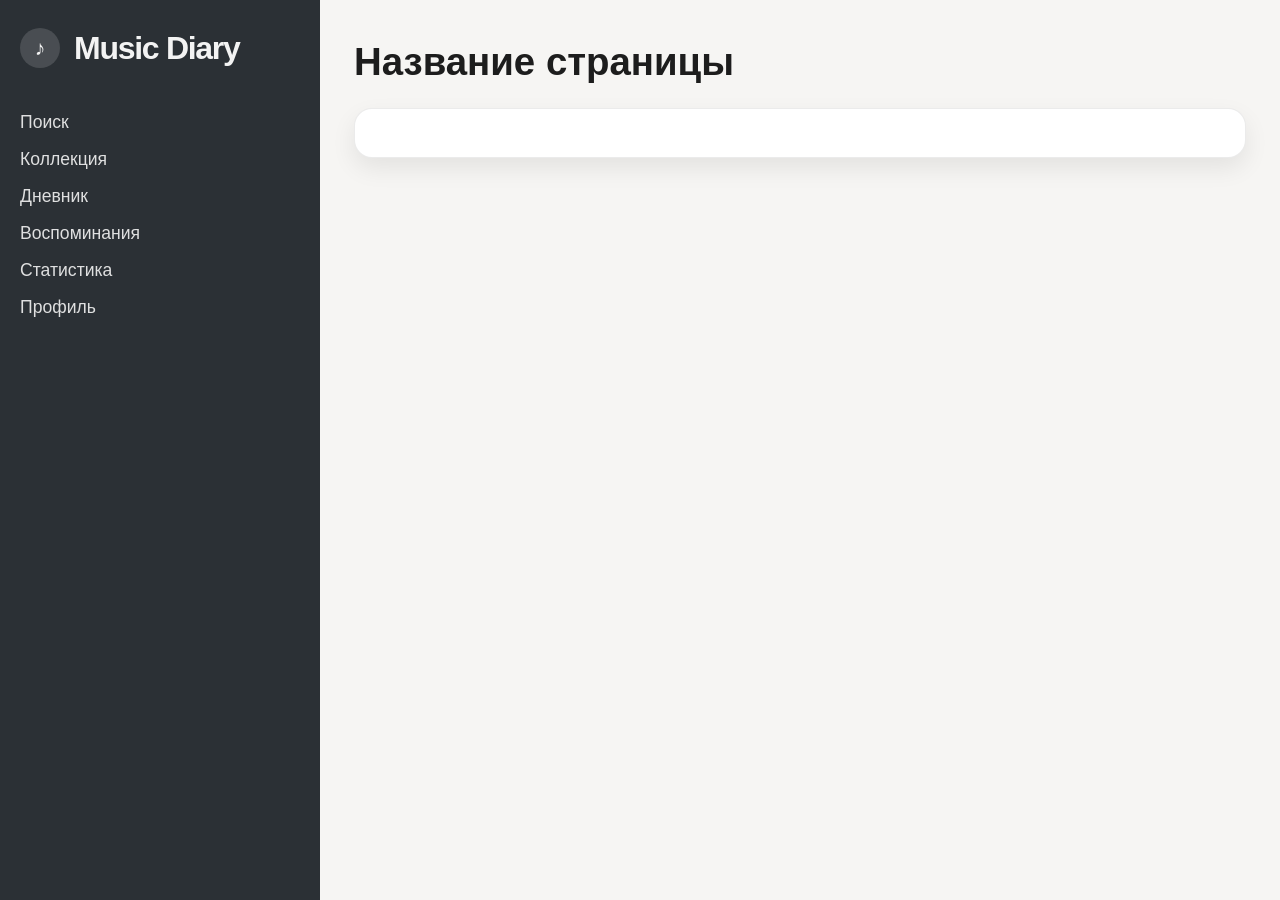
==== pages/collection.html @ 8cd53749 "init: create base layout and page structure" ====
<!DOCTYPE html>
<html lang="ru">
<head>
  <meta charset="UTF-8" />
  <meta name="viewport" content="width=device-width, initial-scale=1.0" />
  <title>Music Diary</title>
  <link rel="stylesheet" href="../css/style.css" />
</head>
<body>
  <div class="app-shell">
    <aside class="sidebar">
      <header class="sidebar-header">
        <div class="logo">
          <span class="logo-mark">♪</span>
          <span class="logo-text">Music Diary</span>
        </div>
      </header>

      <nav class="sidebar-nav" aria-label="Навигация по сайту">
        <a href="../index.html" class="nav-link">Поиск</a>
        <a href="collection.html" class="nav-link">Коллекция</a>
        <a href="diary.html" class="nav-link">Дневник</a>
        <a href="memories.html" class="nav-link">Воспоминания</a>
        <a href="stats.html" class="nav-link">Статистика</a>
        <a href="profile.html" class="nav-link">Профиль</a>
      </nav>
    </aside>

    <main class="main-panel">
      <header class="page-header">
        <h1>Название страницы</h1>
      </header>

      <section class="content-block">
        <!-- уникальный контент страницы -->
      </section>
    </main>
  </div>
</body>
</html>
---- css/style.css ----
:root {
  --bg-page: #eceae4;
  --sidebar-bg: #2b3035;
  --sidebar-text: #f3f3f3;
  --main-bg: #f6f5f3;
  --panel-bg: #ffffff;
  --text-main: #1d1d1d;
  --text-soft: #5b5b5b;
  --border: rgba(0, 0, 0, 0.08);
  --accent: #7d4e83;
  --shadow: 0 10px 24px rgba(0, 0, 0, 0.08);
}

* {
  box-sizing: border-box;
}

body {
  margin: 0;
  font-family: Arial, sans-serif;
  background: var(--bg-page);
  color: var(--text-main);
}

a {
  text-decoration: none;
  color: inherit;
}

.app-shell {
  display: flex;
  min-height: 100vh;
}

.sidebar {
  width: 320px;
  background: var(--sidebar-bg);
  color: var(--sidebar-text);
  padding: 28px 20px 30px;
  display: flex;
  flex-direction: column;
}

.sidebar-header {
  margin-bottom: 32px;
}

.logo {
  display: flex;
  align-items: center;
  gap: 14px;
}

.logo-mark {
  width: 40px;
  height: 40px;
  border-radius: 50%;
  background: rgba(255, 255, 255, 0.14);
  display: flex;
  align-items: center;
  justify-content: center;
  font-size: 1.3rem;
}

.logo-text {
  font-size: 2rem;
  font-weight: 700;
  letter-spacing: -0.04em;
}

.sidebar-nav {
  display: flex;
  flex-direction: column;
  gap: 16px;
  margin-top: 12px;
}

.nav-link {
  font-size: 1.1rem;
  color: var(--sidebar-text);
  opacity: 0.9;
  transition: opacity 0.2s ease, transform 0.2s ease;
}

.nav-link:hover,
.nav-link:focus {
  opacity: 1;
  transform: translateX(4px);
}

.main-panel {
  flex: 1;
  background: var(--main-bg);
  padding: 40px 34px;
}

.page-header h1 {
  margin: 0 0 24px;
  font-size: 2.4rem;
  color: var(--text-main);
}

.content-block {
  background: var(--panel-bg);
  border: 1px solid var(--border);
  border-radius: 18px;
  box-shadow: var(--shadow);
  padding: 24px;
}

@media (max-width: 768px) {
  .app-shell {
    flex-direction: column;
  }

  .sidebar {
    width: 100%;
  }

  .main-panel {
    padding: 20px 16px;
  }
}
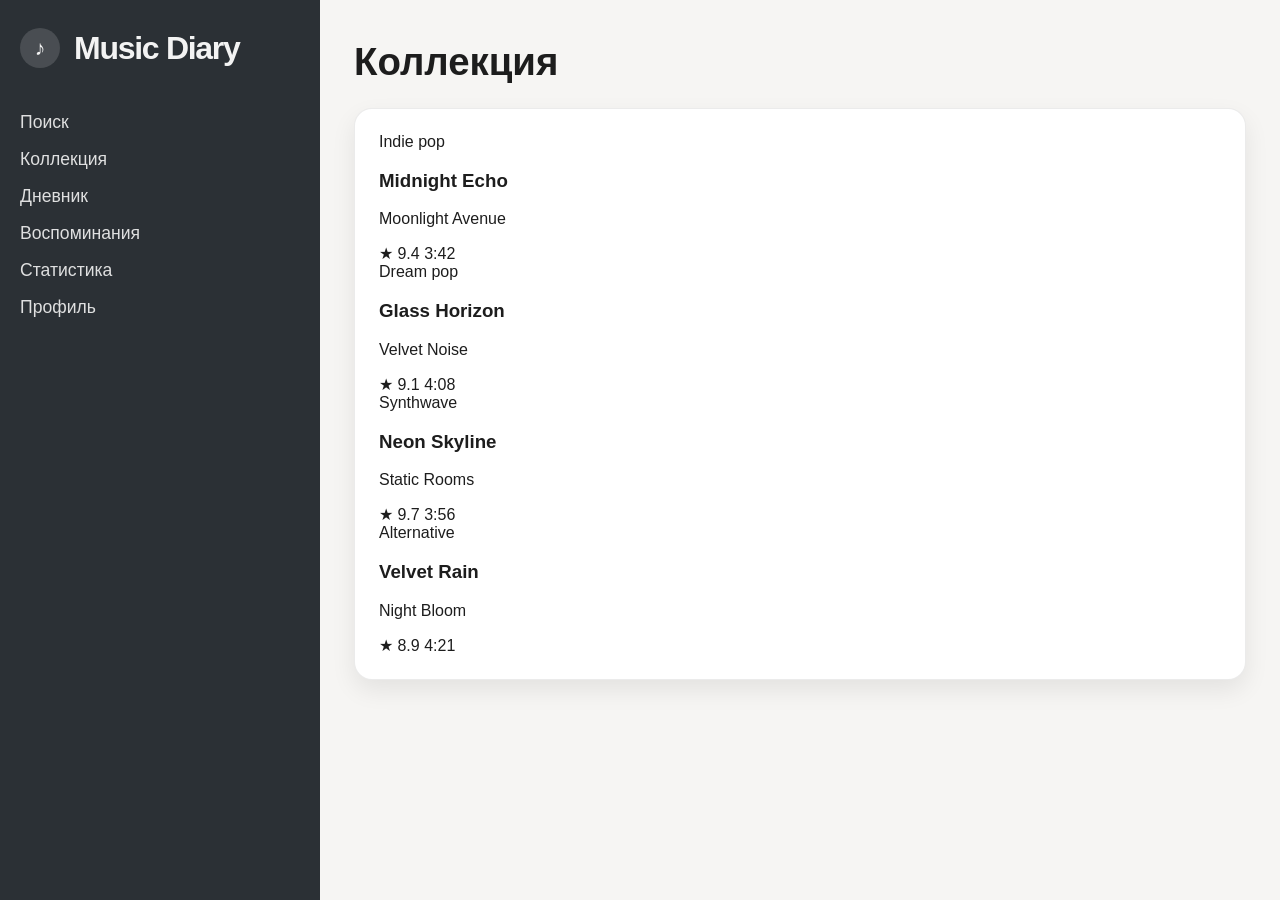
==== commit 93f2feb0: "add: page content" ====
--- a/pages/collection.html
+++ b/pages/collection.html
@@ -3,7 +3,7 @@
 <head>
   <meta charset="UTF-8" />
   <meta name="viewport" content="width=device-width, initial-scale=1.0" />
-  <title>Music Diary</title>
+  <title>Коллекция | Music Diary</title>
   <link rel="stylesheet" href="../css/style.css" />
 </head>
 <body>
@@ -18,7 +18,7 @@
 
       <nav class="sidebar-nav" aria-label="Навигация по сайту">
         <a href="../index.html" class="nav-link">Поиск</a>
-        <a href="collection.html" class="nav-link">Коллекция</a>
+        <a href="collection.html" class="nav-link active">Коллекция</a>
         <a href="diary.html" class="nav-link">Дневник</a>
         <a href="memories.html" class="nav-link">Воспоминания</a>
         <a href="stats.html" class="nav-link">Статистика</a>
@@ -28,11 +28,63 @@
 
     <main class="main-panel">
       <header class="page-header">
-        <h1>Название страницы</h1>
+        <h1>Коллекция</h1>
       </header>
 
       <section class="content-block">
-        <!-- уникальный контент страницы -->
+        <div class="cards-grid">
+          <article class="track-card">
+            <div class="track-cover cover-1"></div>
+            <div class="track-body">
+              <span class="tag">Indie pop</span>
+              <h3>Midnight Echo</h3>
+              <p>Moonlight Avenue</p>
+              <div class="meta">
+                <span>★ 9.4</span>
+                <span>3:42</span>
+              </div>
+            </div>
+          </article>
+
+          <article class="track-card">
+            <div class="track-cover cover-2"></div>
+            <div class="track-body">
+              <span class="tag">Dream pop</span>
+              <h3>Glass Horizon</h3>
+              <p>Velvet Noise</p>
+              <div class="meta">
+                <span>★ 9.1</span>
+                <span>4:08</span>
+              </div>
+            </div>
+          </article>
+
+          <article class="track-card">
+            <div class="track-cover cover-3"></div>
+            <div class="track-body">
+              <span class="tag">Synthwave</span>
+              <h3>Neon Skyline</h3>
+              <p>Static Rooms</p>
+              <div class="meta">
+                <span>★ 9.7</span>
+                <span>3:56</span>
+              </div>
+            </div>
+          </article>
+
+          <article class="track-card">
+            <div class="track-cover cover-4"></div>
+            <div class="track-body">
+              <span class="tag">Alternative</span>
+              <h3>Velvet Rain</h3>
+              <p>Night Bloom</p>
+              <div class="meta">
+                <span>★ 8.9</span>
+                <span>4:21</span>
+              </div>
+            </div>
+          </article>
+        </div>
       </section>
     </main>
   </div>
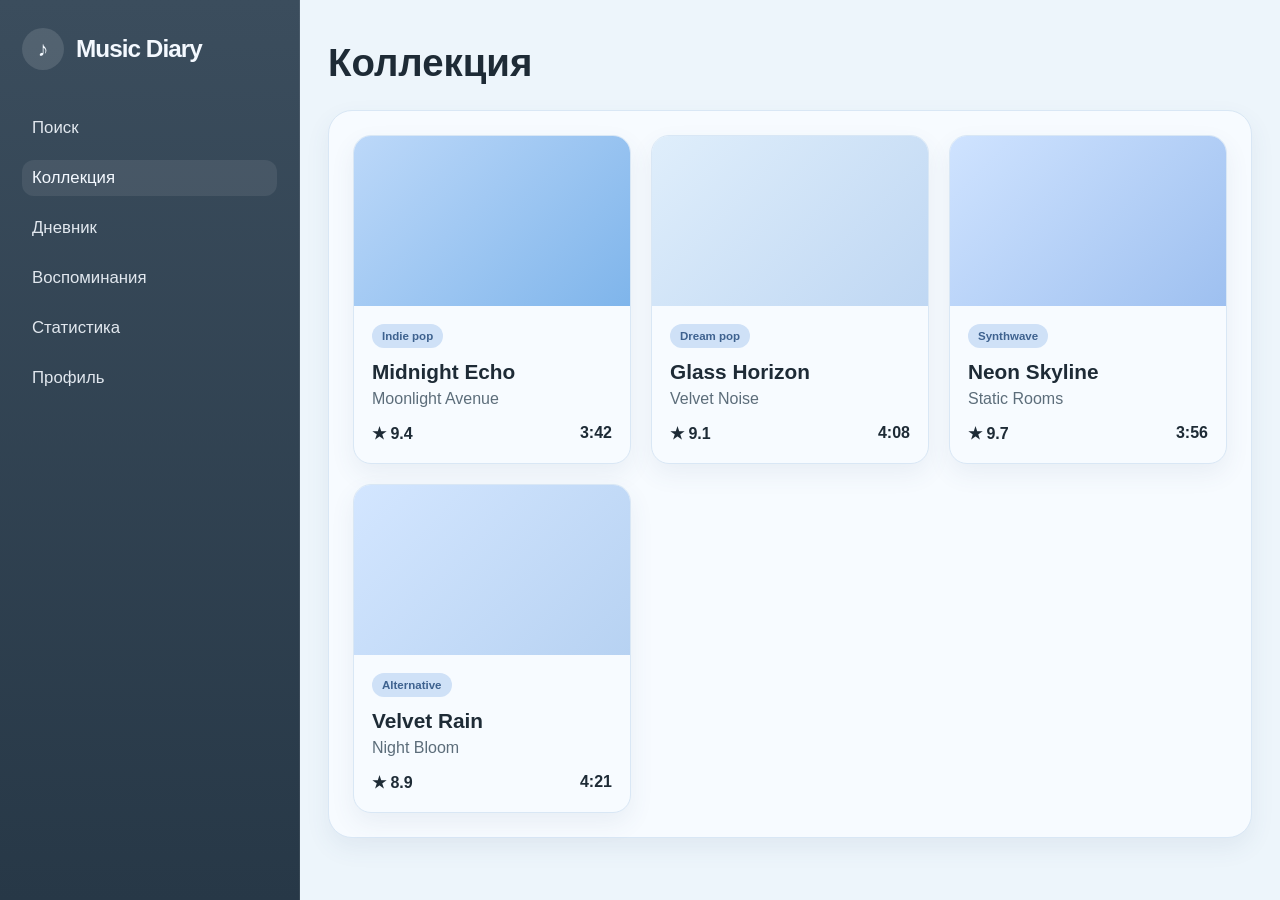
==== commit 9c0b7b79: "update page layout and global styles across site" ====
--- a/pages/collection.html
+++ b/pages/collection.html
@@ -1,92 +1,92 @@
 <!DOCTYPE html>
 <html lang="ru">
-<head>
-  <meta charset="UTF-8" />
-  <meta name="viewport" content="width=device-width, initial-scale=1.0" />
-  <title>Коллекция | Music Diary</title>
-  <link rel="stylesheet" href="../css/style.css" />
-</head>
-<body>
-  <div class="app-shell">
-    <aside class="sidebar">
-      <header class="sidebar-header">
-        <div class="logo">
-          <span class="logo-mark">♪</span>
-          <span class="logo-text">Music Diary</span>
-        </div>
-      </header>
+  <head>
+    <meta charset="UTF-8" />
+    <meta name="viewport" content="width=device-width, initial-scale=1.0" />
+    <title>Коллекция | Music Diary</title>
+    <link rel="stylesheet" href="../css/style.css" />
+  </head>
+  <body>
+    <div class="app-shell">
+      <aside class="sidebar">
+        <header class="sidebar-header">
+          <div class="logo">
+            <span class="logo-mark">♪</span>
+            <span class="logo-text">Music Diary</span>
+          </div>
+        </header>
 
-      <nav class="sidebar-nav" aria-label="Навигация по сайту">
-        <a href="../index.html" class="nav-link">Поиск</a>
-        <a href="collection.html" class="nav-link active">Коллекция</a>
-        <a href="diary.html" class="nav-link">Дневник</a>
-        <a href="memories.html" class="nav-link">Воспоминания</a>
-        <a href="stats.html" class="nav-link">Статистика</a>
-        <a href="profile.html" class="nav-link">Профиль</a>
-      </nav>
-    </aside>
+        <nav class="sidebar-nav" aria-label="Навигация по сайту">
+          <a href="../index.html" class="nav-link">Поиск</a>
+          <a href="collection.html" class="nav-link active">Коллекция</a>
+          <a href="diary.html" class="nav-link">Дневник</a>
+          <a href="memories.html" class="nav-link">Воспоминания</a>
+          <a href="stats.html" class="nav-link">Статистика</a>
+          <a href="profile.html" class="nav-link">Профиль</a>
+        </nav>
+      </aside>
 
-    <main class="main-panel">
-      <header class="page-header">
-        <h1>Коллекция</h1>
-      </header>
+      <main class="main-panel">
+        <header class="page-header">
+          <h1>Коллекция</h1>
+        </header>
 
-      <section class="content-block">
-        <div class="cards-grid">
-          <article class="track-card">
-            <div class="track-cover cover-1"></div>
-            <div class="track-body">
-              <span class="tag">Indie pop</span>
-              <h3>Midnight Echo</h3>
-              <p>Moonlight Avenue</p>
-              <div class="meta">
-                <span>★ 9.4</span>
-                <span>3:42</span>
+        <section class="content-block">
+          <div class="cards-grid">
+            <article class="track-card">
+              <div class="track-cover cover-1"></div>
+              <div class="track-body">
+                <span class="tag">Indie pop</span>
+                <h3>Midnight Echo</h3>
+                <p>Moonlight Avenue</p>
+                <div class="meta">
+                  <span>★ 9.4</span>
+                  <span>3:42</span>
+                </div>
               </div>
-            </div>
-          </article>
+            </article>
 
-          <article class="track-card">
-            <div class="track-cover cover-2"></div>
-            <div class="track-body">
-              <span class="tag">Dream pop</span>
-              <h3>Glass Horizon</h3>
-              <p>Velvet Noise</p>
-              <div class="meta">
-                <span>★ 9.1</span>
-                <span>4:08</span>
+            <article class="track-card">
+              <div class="track-cover cover-2"></div>
+              <div class="track-body">
+                <span class="tag">Dream pop</span>
+                <h3>Glass Horizon</h3>
+                <p>Velvet Noise</p>
+                <div class="meta">
+                  <span>★ 9.1</span>
+                  <span>4:08</span>
+                </div>
               </div>
-            </div>
-          </article>
+            </article>
 
-          <article class="track-card">
-            <div class="track-cover cover-3"></div>
-            <div class="track-body">
-              <span class="tag">Synthwave</span>
-              <h3>Neon Skyline</h3>
-              <p>Static Rooms</p>
-              <div class="meta">
-                <span>★ 9.7</span>
-                <span>3:56</span>
+            <article class="track-card">
+              <div class="track-cover cover-3"></div>
+              <div class="track-body">
+                <span class="tag">Synthwave</span>
+                <h3>Neon Skyline</h3>
+                <p>Static Rooms</p>
+                <div class="meta">
+                  <span>★ 9.7</span>
+                  <span>3:56</span>
+                </div>
               </div>
-            </div>
-          </article>
+            </article>
 
-          <article class="track-card">
-            <div class="track-cover cover-4"></div>
-            <div class="track-body">
-              <span class="tag">Alternative</span>
-              <h3>Velvet Rain</h3>
-              <p>Night Bloom</p>
-              <div class="meta">
-                <span>★ 8.9</span>
-                <span>4:21</span>
+            <article class="track-card">
+              <div class="track-cover cover-4"></div>
+              <div class="track-body">
+                <span class="tag">Alternative</span>
+                <h3>Velvet Rain</h3>
+                <p>Night Bloom</p>
+                <div class="meta">
+                  <span>★ 8.9</span>
+                  <span>4:21</span>
+                </div>
               </div>
-            </div>
-          </article>
-        </div>
-      </section>
-    </main>
-  </div>
-</body>
+            </article>
+          </div>
+        </section>
+      </main>
+    </div>
+  </body>
 </html>
--- a/css/style.css
+++ b/css/style.css
@@ -1,30 +1,46 @@
 :root {
-  --bg-page: #eceae4;
-  --sidebar-bg: #2b3035;
-  --sidebar-text: #f3f3f3;
-  --main-bg: #f6f5f3;
-  --panel-bg: #ffffff;
-  --text-main: #1d1d1d;
-  --text-soft: #5b5b5b;
-  --border: rgba(0, 0, 0, 0.08);
-  --accent: #7d4e83;
-  --shadow: 0 10px 24px rgba(0, 0, 0, 0.08);
+  --bg-page: #edf5fb;
+  --bg-panel: #f7fbff;
+  --bg-panel-strong: #eaf3ff;
+  --sidebar-bg: #3b4d5d;
+  --sidebar-bg-deep: #273847;
+  --sidebar-text: #f4f9ff;
+  --main-text: #1e2b36;
+  --muted-text: #5c6d7a;
+  --line: #d9e7f5;
+  --soft-blue: #dfeefb;
+  --soft-blue-2: #cfe1f7;
+  --soft-blue-3: #b9d3f3;
+  --button-blue: #cfe5ff;
+  --button-blue-hover: #bfdcff;
+  --card-shadow: 0 10px 25px rgba(61, 92, 127, 0.08);
+  --accent: #5f8ec9;
+  --accent-dark: #3e628f;
 }
 
 * {
   box-sizing: border-box;
 }
 
+html {
+  scroll-behavior: smooth;
+}
+
 body {
   margin: 0;
+  min-height: 100vh;
   font-family: Arial, sans-serif;
   background: var(--bg-page);
-  color: var(--text-main);
+  color: var(--main-text);
 }
 
 a {
+  color: inherit;
   text-decoration: none;
-  color: inherit;
+}
+
+button, input, select, textarea {
+  font: inherit;
 }
 
 .app-shell {
@@ -33,37 +49,39 @@
 }
 
 .sidebar {
-  width: 320px;
-  background: var(--sidebar-bg);
+  width: 300px;
+  background: linear-gradient(180deg, var(--sidebar-bg) 0%, var(--sidebar-bg-deep) 100%);
   color: var(--sidebar-text);
-  padding: 28px 20px 30px;
+  padding: 28px 22px 24px;
   display: flex;
   flex-direction: column;
+  border-right: 1px solid rgba(255, 255, 255, 0.08);
 }
 
 .sidebar-header {
-  margin-bottom: 32px;
+  margin-bottom: 28px;
 }
 
 .logo {
   display: flex;
   align-items: center;
-  gap: 14px;
+  gap: 12px;
 }
 
 .logo-mark {
-  width: 40px;
-  height: 40px;
+  width: 42px;
+  height: 42px;
   border-radius: 50%;
-  background: rgba(255, 255, 255, 0.14);
+  background: rgba(255, 255, 255, 0.12);
   display: flex;
   align-items: center;
   justify-content: center;
   font-size: 1.3rem;
+  font-weight: 700;
 }
 
 .logo-text {
-  font-size: 2rem;
+  font-size: clamp(1.5rem, 1.9vw, 2.1rem);
   font-weight: 700;
   letter-spacing: -0.04em;
 }
@@ -71,44 +89,368 @@
 .sidebar-nav {
   display: flex;
   flex-direction: column;
+  gap: 14px;
+  margin-top: 12px;
+}
+
+.nav-link {
+  display: block;
+  padding: 8px 10px;
+  border-radius: 12px;
+  color: var(--sidebar-text);
+  font-size: 1.05rem;
+  font-weight: 500;
+  opacity: 0.9;
+  transition: background 0.2s ease, transform 0.2s ease;
+}
+
+.nav-link:hover,
+.nav-link:focus {
+  background: rgba(255, 255, 255, 0.06);
+  transform: translateX(2px);
+}
+
+.nav-link.active {
+  background: rgba(255, 255, 255, 0.08);
+  opacity: 1;
+}
+
+.main-panel {
+  flex: 1;
+  padding: 40px 28px 36px;
+  background: var(--bg-page);
+}
+
+.page-header h1 {
+  margin: 0 0 24px;
+  font-size: clamp(2rem, 3vw, 3rem);
+  line-height: 1.2;
+  color: var(--main-text);
+}
+
+.content-block {
+  background: var(--bg-panel);
+  border: 1px solid var(--line);
+  border-radius: 24px;
+  box-shadow: var(--card-shadow);
+  padding: 24px;
+}
+
+.hero-block {
+  min-height: 300px;
+  display: flex;
+  flex-direction: column;
+  justify-content: center;
+}
+
+.lead {
+  margin: 0 0 10px;
+  color: var(--muted-text);
+  font-size: 1.15rem;
+}
+
+.hero-text {
+  margin: 0 0 20px;
+  font-size: 1.25rem;
+  line-height: 1.6;
+  color: var(--main-text);
+}
+
+.hero-actions {
+  display: flex;
+  flex-wrap: wrap;
   gap: 16px;
   margin-top: 12px;
 }
 
-.nav-link {
-  font-size: 1.1rem;
-  color: var(--sidebar-text);
-  opacity: 0.9;
-  transition: opacity 0.2s ease, transform 0.2s ease;
-}
-
-.nav-link:hover,
-.nav-link:focus {
-  opacity: 1;
-  transform: translateX(4px);
-}
-
-.main-panel {
-  flex: 1;
-  background: var(--main-bg);
-  padding: 40px 34px;
-}
-
-.page-header h1 {
-  margin: 0 0 24px;
-  font-size: 2.4rem;
-  color: var(--text-main);
-}
-
-.content-block {
-  background: var(--panel-bg);
-  border: 1px solid var(--border);
+.primary-button,
+.secondary-button {
+  display: inline-flex;
+  align-items: center;
+  justify-content: center;
+  min-height: 48px;
+  padding: 12px 22px;
+  border: none;
+  border-radius: 14px;
+  background: var(--button-blue);
+  color: var(--main-text);
+  font-weight: 600;
+  cursor: pointer;
+  transition: background 0.2s ease, transform 0.2s ease, box-shadow 0.2s ease;
+}
+
+.primary-button:hover,
+.secondary-button:hover,
+.primary-button:focus,
+.secondary-button:focus {
+  background: var(--button-blue-hover);
+  transform: translateY(-1px);
+  box-shadow: 0 8px 18px rgba(95, 142, 201, 0.18);
+}
+
+.secondary-button {
+  background: #edf5ff;
+  border: 1px solid var(--line);
+}
+
+.cards-grid {
+  display: grid;
+  grid-template-columns: repeat(auto-fit, minmax(220px, 1fr));
+  gap: 20px;
+}
+
+.track-card {
+  background: var(--bg-panel);
+  border: 1px solid var(--line);
   border-radius: 18px;
-  box-shadow: var(--shadow);
-  padding: 24px;
-}
-
-@media (max-width: 768px) {
+  overflow: hidden;
+  box-shadow: var(--card-shadow);
+  transition: transform 0.2s ease, box-shadow 0.2s ease;
+}
+
+.track-card:hover {
+  transform: translateY(-2px);
+  box-shadow: 0 14px 28px rgba(61, 92, 127, 0.12);
+}
+
+.track-cover {
+  height: 170px;
+  background-size: cover;
+  background-position: center;
+}
+
+.cover-1 { background: linear-gradient(135deg, #bcd8f9, #7fb5eb); }
+.cover-2 { background: linear-gradient(135deg, #dfeefb, #bfd7f3); }
+.cover-3 { background: linear-gradient(135deg, #cfe3ff, #9ec0f0); }
+.cover-4 { background: linear-gradient(135deg, #d3e6ff, #b7d2f2); }
+
+.track-body {
+  padding: 18px 18px 20px;
+}
+
+.tag {
+  display: inline-block;
+  padding: 6px 10px;
+  border-radius: 999px;
+  font-size: 0.72rem;
+  font-weight: 700;
+  background: var(--soft-blue-2);
+  color: var(--accent-dark);
+  margin-bottom: 12px;
+}
+
+.track-body h3 {
+  margin: 0 0 6px;
+  font-size: 1.3rem;
+  color: var(--main-text);
+}
+
+.track-body p {
+  margin: 0;
+  color: var(--muted-text);
+}
+
+.meta {
+  display: flex;
+  justify-content: space-between;
+  margin-top: 16px;
+  font-weight: 700;
+  color: var(--main-text);
+}
+
+.form-grid {
+  display: grid;
+  grid-template-columns: repeat(2, minmax(0, 1fr));
+  gap: 18px;
+}
+
+.form-field {
+  display: flex;
+  flex-direction: column;
+  gap: 8px;
+}
+
+.form-field.full-width {
+  grid-column: 1 / -1;
+}
+
+.form-field label {
+  font-weight: 700;
+  color: var(--main-text);
+}
+
+.form-field input,
+.form-field select,
+.form-field textarea,
+.search-input {
+  width: 100%;
+  border: 1px solid var(--line);
+  border-radius: 12px;
+  background: #fff;
+  color: var(--main-text);
+  padding: 12px 14px;
+  outline: none;
+  transition: border-color 0.2s ease, box-shadow 0.2s ease;
+}
+
+.form-field input:focus,
+.form-field select:focus,
+.form-field textarea:focus,
+.search-input:focus {
+  border-color: var(--accent);
+  box-shadow: 0 0 0 3px rgba(95, 142, 201, 0.12);
+}
+
+.form-field textarea {
+  resize: vertical;
+  min-height: 120px;
+}
+
+.form-actions {
+  margin-top: 22px;
+}
+
+.memory-grid {
+  display: grid;
+  grid-template-columns: repeat(auto-fit, minmax(240px, 1fr));
+  gap: 20px;
+}
+
+.memory-card {
+  background: var(--bg-panel);
+  border: 1px solid var(--line);
+  border-radius: 18px;
+  overflow: hidden;
+  box-shadow: var(--card-shadow);
+}
+
+.memory-image {
+  height: 160px;
+  background: linear-gradient(135deg, #dfeefb, #b5d3ef);
+}
+
+.memory-one { background: linear-gradient(135deg, #dfeefb, #adcdf3); }
+.memory-two { background: linear-gradient(135deg, #d6ebff, #afc9eb); }
+.memory-three { background: linear-gradient(135deg, #cfebfd, #a8c4eb); }
+
+.memory-body {
+  padding: 18px 18px 20px;
+}
+
+.memory-date {
+  display: inline-block;
+  margin-bottom: 8px;
+  font-size: 0.75rem;
+  font-weight: 700;
+  color: var(--accent-dark);
+}
+
+.memory-body h3 {
+  margin: 0 0 8px;
+  font-size: 1.2rem;
+}
+
+.memory-body p {
+  margin: 0;
+  color: var(--muted-text);
+  line-height: 1.55;
+}
+
+.stats-summary {
+  display: grid;
+  grid-template-columns: repeat(auto-fit, minmax(180px, 1fr));
+  gap: 18px;
+}
+
+.summary-card {
+  background: linear-gradient(180deg, var(--bg-panel-strong), #eef8ff);
+  border: 1px solid var(--line);
+  border-radius: 18px;
+  padding: 20px 18px;
+  box-shadow: var(--card-shadow);
+}
+
+.summary-card h3 {
+  margin: 0 0 10px;
+  color: var(--muted-text);
+  font-size: 0.92rem;
+}
+
+.summary-card p {
+  margin: 0;
+  font-size: 2rem;
+  font-weight: 700;
+  color: var(--main-text);
+}
+
+.search-label {
+  display: block;
+  margin-bottom: 12px;
+  font-weight: 700;
+  color: var(--main-text);
+}
+
+.search-results {
+  display: grid;
+  gap: 14px;
+  margin-top: 18px;
+}
+
+.result-item {
+  background: #f3f9ff;
+  border: 1px solid var(--line);
+  border-radius: 14px;
+  padding: 16px 18px;
+}
+
+.result-item h3 {
+  margin: 0 0 6px;
+  font-size: 1.2rem;
+}
+
+.result-item p {
+  margin: 0;
+  color: var(--muted-text);
+}
+
+.profile-card {
+  display: flex;
+  align-items: center;
+  gap: 18px;
+  background: linear-gradient(180deg, var(--soft-blue), var(--bg-panel));
+  border: 1px solid var(--line);
+  border-radius: 18px;
+  padding: 18px;
+  margin-bottom: 24px;
+}
+
+.avatar {
+  width: 72px;
+  height: 72px;
+  border-radius: 50%;
+  background: linear-gradient(135deg, var(--soft-blue-3), var(--accent));
+  color: white;
+  display: flex;
+  align-items: center;
+  justify-content: center;
+  font-size: 1.7rem;
+  font-weight: 700;
+}
+
+.profile-meta h2 {
+  margin: 0 0 4px;
+}
+
+.profile-meta p {
+  margin: 0;
+  color: var(--muted-text);
+}
+
+.profile-form {
+  margin-top: 8px;
+}
+
+@media (max-width: 860px) {
   .app-shell {
     flex-direction: column;
   }
@@ -117,7 +459,11 @@
     width: 100%;
   }
 
+  .form-grid {
+    grid-template-columns: 1fr;
+  }
+
   .main-panel {
-    padding: 20px 16px;
+    padding: 24px 16px 28px;
   }
 }
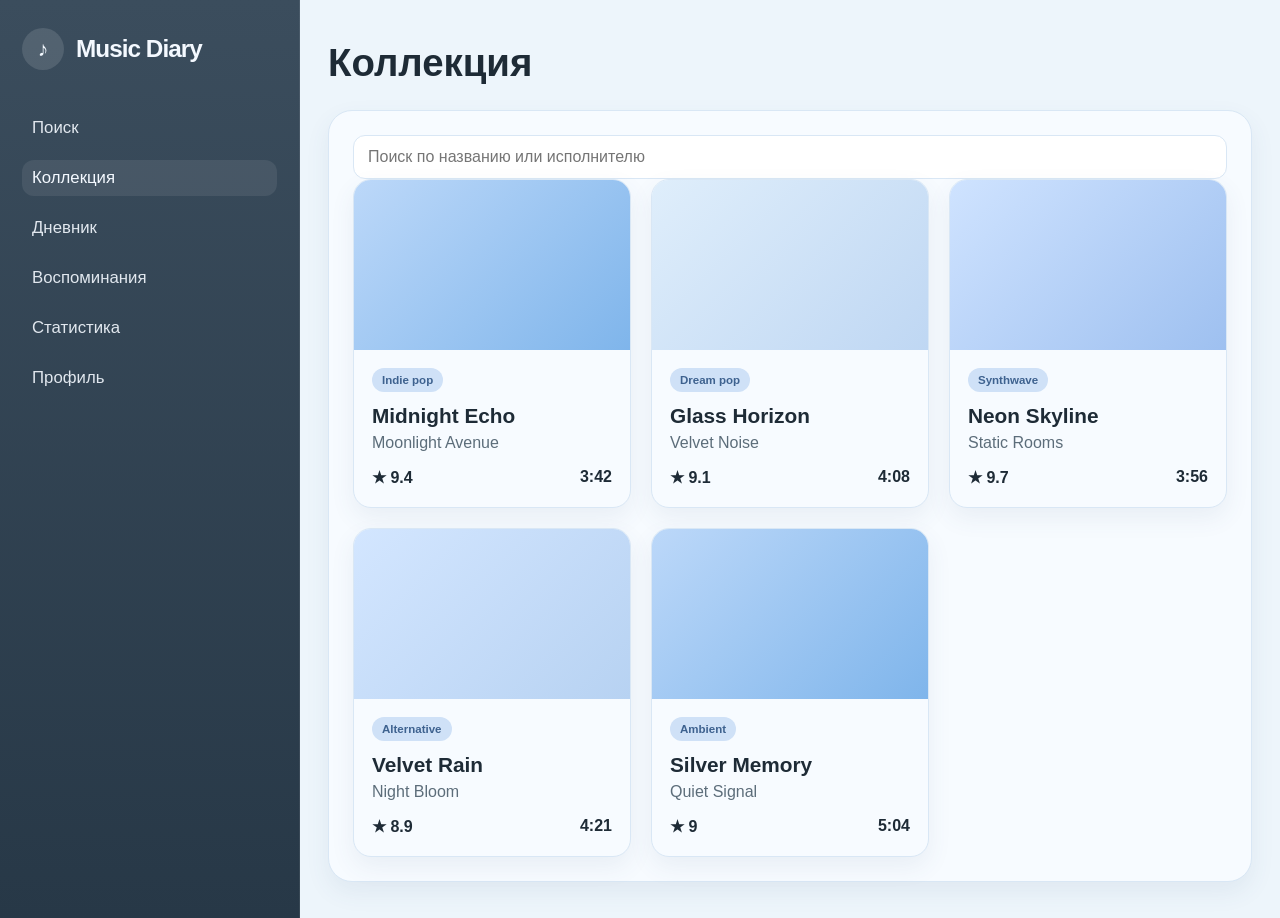
==== commit 23098b4a: "feat: create interactive music diary interface with collection filtering, search results rendering, " ====
--- a/pages/collection.html
+++ b/pages/collection.html
@@ -32,61 +32,20 @@
         </header>
 
         <section class="content-block">
-          <div class="cards-grid">
-            <article class="track-card">
-              <div class="track-cover cover-1"></div>
-              <div class="track-body">
-                <span class="tag">Indie pop</span>
-                <h3>Midnight Echo</h3>
-                <p>Moonlight Avenue</p>
-                <div class="meta">
-                  <span>★ 9.4</span>
-                  <span>3:42</span>
-                </div>
-              </div>
-            </article>
+          <div class="toolbar">
+            <input
+              id="search-input"
+              class="search-input"
+              type="search"
+              placeholder="Поиск по названию или исполнителю"
+            />
+          </div>
 
-            <article class="track-card">
-              <div class="track-cover cover-2"></div>
-              <div class="track-body">
-                <span class="tag">Dream pop</span>
-                <h3>Glass Horizon</h3>
-                <p>Velvet Noise</p>
-                <div class="meta">
-                  <span>★ 9.1</span>
-                  <span>4:08</span>
-                </div>
-              </div>
-            </article>
-
-            <article class="track-card">
-              <div class="track-cover cover-3"></div>
-              <div class="track-body">
-                <span class="tag">Synthwave</span>
-                <h3>Neon Skyline</h3>
-                <p>Static Rooms</p>
-                <div class="meta">
-                  <span>★ 9.7</span>
-                  <span>3:56</span>
-                </div>
-              </div>
-            </article>
-
-            <article class="track-card">
-              <div class="track-cover cover-4"></div>
-              <div class="track-body">
-                <span class="tag">Alternative</span>
-                <h3>Velvet Rain</h3>
-                <p>Night Bloom</p>
-                <div class="meta">
-                  <span>★ 8.9</span>
-                  <span>4:21</span>
-                </div>
-              </div>
-            </article>
-          </div>
+          <div id="track-list" class="cards-grid"></div>
         </section>
       </main>
     </div>
+
+    <script src="../js/main.js"></script>
   </body>
 </html>
--- a/css/style.css
+++ b/css/style.css
@@ -16,8 +16,11 @@
   --card-shadow: 0 10px 25px rgba(61, 92, 127, 0.08);
   --accent: #5f8ec9;
   --accent-dark: #3e628f;
-}
-
+  --success: #5ca87d;
+  --danger: #d36f6f;
+}
+
+/* ===== Общие стили ===== */
 * {
   box-sizing: border-box;
 }
@@ -39,7 +42,15 @@
   text-decoration: none;
 }
 
-button, input, select, textarea {
+img {
+  max-width: 100%;
+  display: block;
+}
+
+button,
+input,
+select,
+textarea {
   font: inherit;
 }
 
@@ -48,6 +59,7 @@
   min-height: 100vh;
 }
 
+/* ===== Сайдбар ===== */
 .sidebar {
   width: 300px;
   background: linear-gradient(180deg, var(--sidebar-bg) 0%, var(--sidebar-bg-deep) 100%);
@@ -115,6 +127,7 @@
   opacity: 1;
 }
 
+/* ===== Основное содержимое ===== */
 .main-panel {
   flex: 1;
   padding: 40px 28px 36px;
@@ -136,6 +149,7 @@
   padding: 24px;
 }
 
+/* ===== Главная страница ===== */
 .hero-block {
   min-height: 300px;
   display: flex;
@@ -163,8 +177,10 @@
   margin-top: 12px;
 }
 
+/* ===== Кнопки ===== */
 .primary-button,
-.secondary-button {
+.secondary-button,
+.button {
   display: inline-flex;
   align-items: center;
   justify-content: center;
@@ -181,8 +197,10 @@
 
 .primary-button:hover,
 .secondary-button:hover,
+.button:hover,
 .primary-button:focus,
-.secondary-button:focus {
+.secondary-button:focus,
+.button:focus {
   background: var(--button-blue-hover);
   transform: translateY(-1px);
   box-shadow: 0 8px 18px rgba(95, 142, 201, 0.18);
@@ -193,6 +211,7 @@
   border: 1px solid var(--line);
 }
 
+/* ===== Карточки коллекции ===== */
 .cards-grid {
   display: grid;
   grid-template-columns: repeat(auto-fit, minmax(220px, 1fr));
@@ -258,6 +277,7 @@
   color: var(--main-text);
 }
 
+/* ===== Форма ===== */
 .form-grid {
   display: grid;
   grid-template-columns: repeat(2, minmax(0, 1fr));
@@ -310,6 +330,7 @@
   margin-top: 22px;
 }
 
+/* ===== Воспоминания ===== */
 .memory-grid {
   display: grid;
   grid-template-columns: repeat(auto-fit, minmax(240px, 1fr));
@@ -356,6 +377,7 @@
   line-height: 1.55;
 }
 
+/* ===== Статистика ===== */
 .stats-summary {
   display: grid;
   grid-template-columns: repeat(auto-fit, minmax(180px, 1fr));
@@ -383,6 +405,7 @@
   color: var(--main-text);
 }
 
+/* ===== Поиск ===== */
 .search-label {
   display: block;
   margin-bottom: 12px;
@@ -413,6 +436,68 @@
   color: var(--muted-text);
 }
 
+.saved-entries-wrapper {
+  margin-top: 28px;
+}
+
+.saved-entries-wrapper h2 {
+  margin: 0 0 16px;
+  font-size: 1.4rem;
+}
+
+.saved-entries {
+  display: grid;
+  gap: 14px;
+}
+
+.saved-entry {
+  background: #f3f9ff;
+  border: 1px solid var(--line);
+  border-radius: 14px;
+  padding: 16px 18px;
+}
+
+.saved-entry-header {
+  display: flex;
+  align-items: center;
+  justify-content: space-between;
+  gap: 12px;
+  margin-bottom: 8px;
+}
+
+.saved-entry-header strong {
+  font-size: 1.1rem;
+}
+
+.saved-entry-header span {
+  display: inline-flex;
+  align-items: center;
+  padding: 6px 10px;
+  border-radius: 999px;
+  background: var(--soft-blue-2);
+  color: var(--accent-dark);
+  font-size: 0.72rem;
+  font-weight: 700;
+}
+
+.saved-entry-meta {
+  color: var(--muted-text);
+  font-size: 0.8rem;
+  margin-bottom: 10px;
+}
+
+.saved-entry p {
+  margin: 0;
+  color: var(--main-text);
+  line-height: 1.6;
+}
+
+.empty-message {
+  margin: 0;
+  color: var(--muted-text);
+}
+
+/* ===== Профиль ===== */
 .profile-card {
   display: flex;
   align-items: center;
@@ -450,6 +535,7 @@
   margin-top: 8px;
 }
 
+/* ===== Медиазапросы ===== */
 @media (max-width: 860px) {
   .app-shell {
     flex-direction: column;
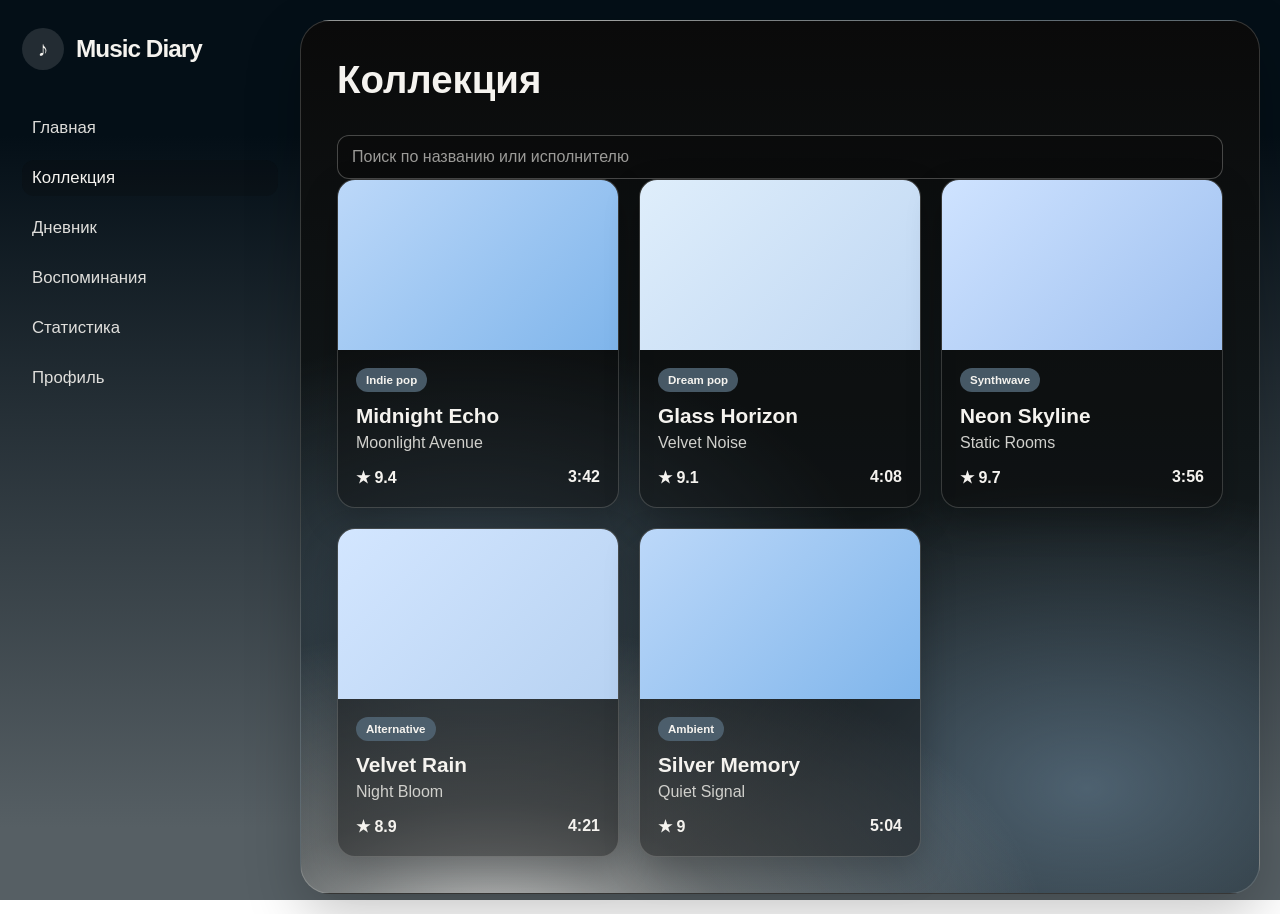
==== commit ab30115e: "feat: add home search and linked diary memories - перенесён поиск на главную страницу - добавлены пя" ====
--- a/pages/collection.html
+++ b/pages/collection.html
@@ -17,7 +17,7 @@
         </header>
 
         <nav class="sidebar-nav" aria-label="Навигация по сайту">
-          <a href="../index.html" class="nav-link">Поиск</a>
+          <a href="../index.html" class="nav-link">Главная</a>
           <a href="collection.html" class="nav-link active">Коллекция</a>
           <a href="diary.html" class="nav-link">Дневник</a>
           <a href="memories.html" class="nav-link">Воспоминания</a>
--- a/css/style.css
+++ b/css/style.css
@@ -552,4 +552,376 @@
   .main-panel {
     padding: 24px 16px 28px;
   }
+}
+
+/* ===== Новое оформление: aurora panel ===== */
+:root {
+  --bg-page: #84919a;
+  --bg-panel: rgba(10, 10, 10, 0.58);
+  --bg-panel-strong: rgba(83, 104, 120, 0.52);
+  --sidebar-bg: transparent;
+  --sidebar-bg-deep: transparent;
+  --sidebar-text: #f5f3ef;
+  --main-text: #f5f3ef;
+  --muted-text: #d0d0cc;
+  --line: rgba(229, 228, 226, 0.2);
+  --soft-blue: rgba(83, 104, 120, 0.52);
+  --soft-blue-2: rgba(132, 145, 154, 0.55);
+  --soft-blue-3: #84919a;
+  --button-blue: #536878;
+  --button-blue-hover: #84919a;
+  --card-shadow: 0 14px 35px rgba(0, 0, 0, 0.22);
+  --accent: #b8c4cb;
+  --accent-dark: #e5e4e2;
+}
+
+body {
+  background:
+    radial-gradient(
+      ellipse at 12% 8%,
+      rgba(229, 228, 226, 0.2),
+      transparent 38%
+    ),
+    radial-gradient(
+      ellipse at 88% 88%,
+      rgba(229, 228, 226, 0.16),
+      transparent 42%
+    ),
+    #84919a;
+  background-attachment: fixed;
+  color: var(--main-text);
+}
+
+.app-shell {
+  background: transparent;
+}
+
+.sidebar {
+  background: transparent;
+  border-right: 0;
+}
+
+.main-panel {
+  min-width: 0;
+  margin: 20px 20px 20px 0;
+  padding: 36px;
+  border: 1px solid rgba(229, 228, 226, 0.2);
+  border-radius: 30px;
+  color: var(--main-text);
+  background:
+    radial-gradient(
+      ellipse 78% 48% at 20% 105%,
+      rgba(229, 228, 226, 0.82) 0%,
+      rgba(229, 228, 226, 0.34) 32%,
+      transparent 74%
+    ),
+    radial-gradient(
+      ellipse 65% 46% at 82% 88%,
+      rgba(83, 104, 120, 0.9) 0%,
+      rgba(83, 104, 120, 0.45) 38%,
+      transparent 76%
+    ),
+    radial-gradient(
+      ellipse 56% 42% at 18% 68%,
+      rgba(83, 104, 120, 0.62) 0%,
+      transparent 76%
+    ),
+    linear-gradient(180deg, #0a0a0a 0%, #111719 48%, #20282b 100%);
+  box-shadow: 0 20px 55px rgba(0, 0, 0, 0.22);
+}
+
+.page-header h1 {
+  color: var(--main-text);
+}
+
+.content-block {
+  padding: 8px 0 0;
+  border: 0;
+  border-radius: 0;
+  background: transparent;
+  box-shadow: none;
+}
+
+/* Карточки и блоки остаются различимыми на градиентном фоне */
+.track-card,
+.memory-card,
+.summary-card,
+.result-item,
+.saved-entry,
+.profile-card {
+  color: var(--main-text);
+  background: rgba(10, 10, 10, 0.42);
+  border: 1px solid rgba(229, 228, 226, 0.2);
+  box-shadow: var(--card-shadow);
+}
+
+.track-card:hover {
+  box-shadow: 0 18px 38px rgba(0, 0, 0, 0.3);
+}
+
+.track-body h3,
+.memory-body h3,
+.result-item h3,
+.saved-entry-header strong,
+.summary-card p,
+.profile-meta h2 {
+  color: var(--main-text);
+}
+
+.track-body p,
+.memory-body p,
+.result-item p,
+.saved-entry p,
+.summary-card h3,
+.profile-meta p,
+.saved-entry-meta {
+  color: var(--muted-text);
+}
+
+.tag,
+.saved-entry-header span {
+  color: #f5f3ef;
+  background: rgba(83, 104, 120, 0.82);
+}
+
+.form-field label,
+.search-label {
+  color: var(--main-text);
+}
+
+.form-field input,
+.form-field select,
+.form-field textarea,
+.search-input {
+  color: var(--main-text);
+  background: rgba(10, 10, 10, 0.46);
+  border-color: rgba(229, 228, 226, 0.28);
+}
+
+.form-field input::placeholder,
+.form-field textarea::placeholder,
+.search-input::placeholder {
+  color: rgba(245, 243, 239, 0.62);
+}
+
+.form-field input:focus,
+.form-field select:focus,
+.form-field textarea:focus,
+.search-input:focus {
+  border-color: #e5e4e2;
+  box-shadow: 0 0 0 3px rgba(229, 228, 226, 0.14);
+}
+
+.empty-message {
+  color: var(--muted-text);
+}
+
+/* Сохраняем подсветку ссылок навигации при наведении и фокусе */
+.nav-link {
+  color: var(--sidebar-text);
+}
+
+.nav-link:hover,
+.nav-link:focus {
+  background: rgba(10, 10, 10, 0.16);
+}
+
+.nav-link.active {
+  background: rgba(10, 10, 10, 0.24);
+}
+
+/* Кнопки действий на контрастном фоне */
+.primary-button,
+.secondary-button,
+.button {
+  color: #f5f3ef;
+}
+
+.secondary-button {
+  background: rgba(83, 104, 120, 0.72);
+  border-color: rgba(229, 228, 226, 0.24);
+}
+
+@media (max-width: 860px) {
+  .sidebar {
+    width: 100%;
+  }
+
+  .main-panel {
+    margin: 0 12px 12px;
+    padding: 24px 18px;
+    border-radius: 24px;
+  }
+}
+
+/* Общий фон страницы и навигации */
+body {
+  background: linear-gradient(
+    180deg,
+    #040F17 15%,
+    #565F64 92%
+  );
+  background-attachment: fixed;
+}
+
+.app-shell {
+  background: transparent;
+}
+
+.sidebar {
+  background: transparent;
+}
+
+/* ===== Главная и связанные записи ===== */
+.global-search {
+  max-width: 720px;
+  margin-bottom: 8px;
+}
+
+.popular-section {
+  margin-top: 34px;
+}
+
+.popular-section h2 {
+  margin: 0 0 18px;
+  color: var(--main-text);
+  font-size: 1.55rem;
+}
+
+.popular-section .track-card {
+  min-width: 0;
+}
+
+.saved-entries-wrapper {
+  margin-top: 30px;
+}
+
+.saved-entries-toggle {
+  width: 100%;
+  min-height: 54px;
+  display: flex;
+  align-items: center;
+  justify-content: space-between;
+  gap: 14px;
+  padding: 12px 16px;
+  border: 1px solid rgba(229, 228, 226, 0.22);
+  border-radius: 14px;
+  color: var(--main-text);
+  background: rgba(10, 10, 10, 0.38);
+  text-align: left;
+  font-weight: 700;
+  cursor: pointer;
+  transition: background 0.2s ease, border-color 0.2s ease;
+}
+
+.saved-entries-toggle:hover,
+.saved-entries-toggle:focus-visible {
+  background: rgba(83, 104, 120, 0.62);
+  border-color: rgba(229, 228, 226, 0.45);
+}
+
+.saved-entry-count {
+  min-width: 28px;
+  height: 28px;
+  display: inline-grid;
+  place-items: center;
+  border-radius: 50%;
+  color: #f5f3ef;
+  background: rgba(83, 104, 120, 0.9);
+  font-size: 0.85rem;
+}
+
+.saved-entries-panel {
+  padding-top: 14px;
+}
+
+.entry-actions,
+.form-actions {
+  display: flex;
+  align-items: center;
+  flex-wrap: wrap;
+  gap: 10px;
+}
+
+.entry-actions {
+  margin-top: 16px;
+}
+
+.entry-actions .secondary-button,
+.entry-actions .delete-button {
+  min-height: 38px;
+  padding: 8px 14px;
+  border-radius: 10px;
+  font-size: 0.88rem;
+}
+
+.delete-button {
+  border: 1px solid rgba(231, 137, 137, 0.38);
+  color: #ffe5e5;
+  background: rgba(130, 49, 49, 0.62);
+  cursor: pointer;
+  transition: background 0.2s ease, transform 0.2s ease;
+}
+
+.delete-button:hover,
+.delete-button:focus-visible {
+  background: rgba(166, 59, 59, 0.82);
+  transform: translateY(-1px);
+}
+
+.entry-memory-link,
+.memory-track {
+  margin-top: 10px !important;
+  color: #dce5e9 !important;
+  font-size: 0.9rem;
+}
+
+.memory-fields {
+  min-width: 0;
+  margin: 4px 0 0;
+  padding: 18px;
+  border: 1px solid rgba(229, 228, 226, 0.22);
+  border-radius: 14px;
+  background: rgba(10, 10, 10, 0.2);
+}
+
+.memory-fields legend {
+  padding: 0 8px;
+  color: var(--main-text);
+  font-weight: 700;
+}
+
+.memory-fields .form-grid {
+  margin-top: 6px;
+}
+
+.field-hint {
+  color: var(--muted-text);
+  font-size: 0.8rem;
+  line-height: 1.45;
+}
+
+.memory-photo {
+  width: 100%;
+  max-height: 280px;
+  object-fit: cover;
+  background: rgba(10, 10, 10, 0.3);
+}
+
+.memory-card .memory-body p + p {
+  margin-top: 10px;
+}
+
+.saved-entry-header {
+  flex-wrap: wrap;
+}
+
+@media (max-width: 860px) {
+  .popular-section {
+    margin-top: 26px;
+  }
+
+  .memory-fields {
+    padding: 14px;
+  }
 }
